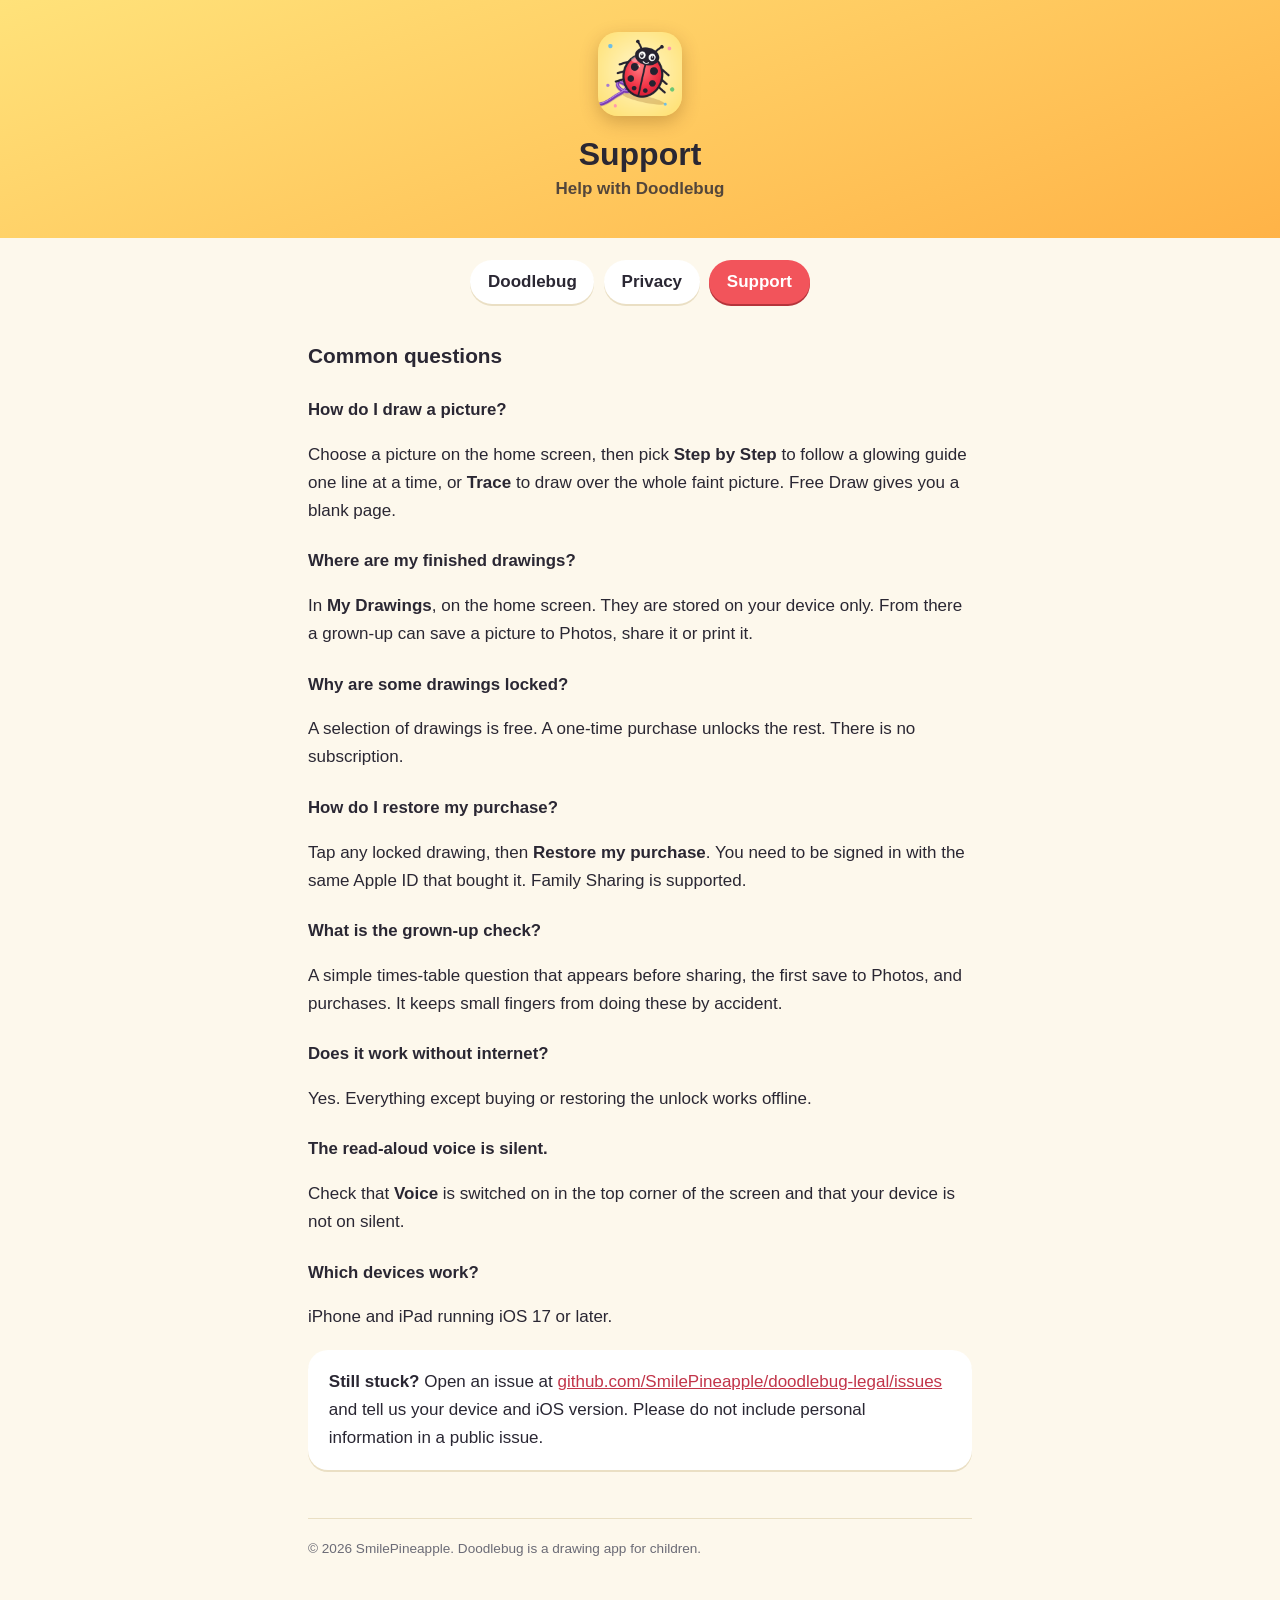
==== support.html @ 2aac012e "Doodlebug privacy policy and support pages" ====
<!doctype html>
<html lang="en-GB"><head><meta charset="utf-8"><meta name="viewport" content="width=device-width, initial-scale=1">
<title>Support · Doodlebug</title><link rel="icon" href="icon.png"><link rel="stylesheet" href="style.css"></head>
<body><header><img class="logo" src="icon.png" alt="Doodlebug app icon"><h1>Support</h1><p>Help with Doodlebug</p></header>
<div class="wrap"><nav><a href="./">Doodlebug</a><a href="privacy.html">Privacy</a><a href="support.html" class="on">Support</a></nav>

<h2>Common questions</h2>
<h3>How do I draw a picture?</h3><p>Choose a picture on the home screen, then pick <strong>Step by Step</strong> to follow a glowing guide one line at a time, or <strong>Trace</strong> to draw over the whole faint picture. Free Draw gives you a blank page.</p>
<h3>Where are my finished drawings?</h3><p>In <strong>My Drawings</strong>, on the home screen. They are stored on your device only. From there a grown-up can save a picture to Photos, share it or print it.</p>
<h3>Why are some drawings locked?</h3><p>A selection of drawings is free. A one-time purchase unlocks the rest. There is no subscription.</p>
<h3>How do I restore my purchase?</h3><p>Tap any locked drawing, then <strong>Restore my purchase</strong>. You need to be signed in with the same Apple ID that bought it. Family Sharing is supported.</p>
<h3>What is the grown-up check?</h3><p>A simple times-table question that appears before sharing, the first save to Photos, and purchases. It keeps small fingers from doing these by accident.</p>
<h3>Does it work without internet?</h3><p>Yes. Everything except buying or restoring the unlock works offline.</p>
<h3>The read-aloud voice is silent.</h3><p>Check that <strong>Voice</strong> is switched on in the top corner of the screen and that your device is not on silent.</p>
<h3>Which devices work?</h3><p>iPhone and iPad running iOS 17 or later.</p>
<div class="card"><strong>Still stuck?</strong> Open an issue at <a href="https://github.com/SmilePineapple/doodlebug-legal/issues">github.com/SmilePineapple/doodlebug-legal/issues</a> and tell us your device and iOS version. Please do not include personal information in a public issue.</div>
<p class="foot">© 2026 SmilePineapple. Doodlebug is a drawing app for children.</p></div></body></html>
---- style.css ----
:root{color-scheme:light dark}*{box-sizing:border-box}
body{margin:0;padding:0 0 4rem;font:17px/1.65 ui-rounded,"SF Pro Rounded",-apple-system,BlinkMacSystemFont,"Segoe UI",Roboto,sans-serif;color:#2a2733;background:#fdf8ec;-webkit-text-size-adjust:100%}
header{background:linear-gradient(160deg,#ffe27a,#ffb347);padding:2rem 1.25rem 2.2rem;text-align:center}
header .logo{width:84px;height:84px;border-radius:20px;box-shadow:0 6px 18px rgba(80,40,0,.25)}
header h1{margin:.7rem 0 .1rem;font-size:2rem;line-height:1.15}header p{margin:0;font-weight:600;opacity:.8}
.wrap{max-width:44rem;margin:0 auto;padding:0 1.25rem}
nav{display:flex;gap:.6rem;justify-content:center;flex-wrap:wrap;margin:1.4rem 0 .4rem}
nav a{background:#fff;color:#2a2733;text-decoration:none;font-weight:700;padding:.5rem 1.1rem;border-radius:99px;box-shadow:0 2px 0 #eadfc4}
nav a.on{background:#f2545b;color:#fff;box-shadow:0 2px 0 #b5343b}
h2{font-size:1.3rem;margin:2.2rem 0 .5rem}h3{font-size:1.05rem;margin:1.4rem 0 .3rem}
a{color:#c2354a}ul{padding-left:1.35rem}li{margin:.35rem 0}
.card{background:#fff;border-radius:20px;padding:1.1rem 1.3rem;margin:1.2rem 0;box-shadow:0 2px 0 #eadfc4}
.foot{margin-top:3rem;padding-top:1.2rem;border-top:1px solid #eadfc4;font-size:.85rem;color:#6b6b76}
@media(prefers-color-scheme:dark){body{color:#ecebf2;background:#17151d}nav a{background:#26232f;color:#ecebf2;box-shadow:0 2px 0 #0e0c12}nav a.on{background:#f2545b;color:#fff}.card{background:#221f2a;box-shadow:none}a{color:#ff8fa0}.foot{border-color:#2f2b39;color:#9a97a8}}
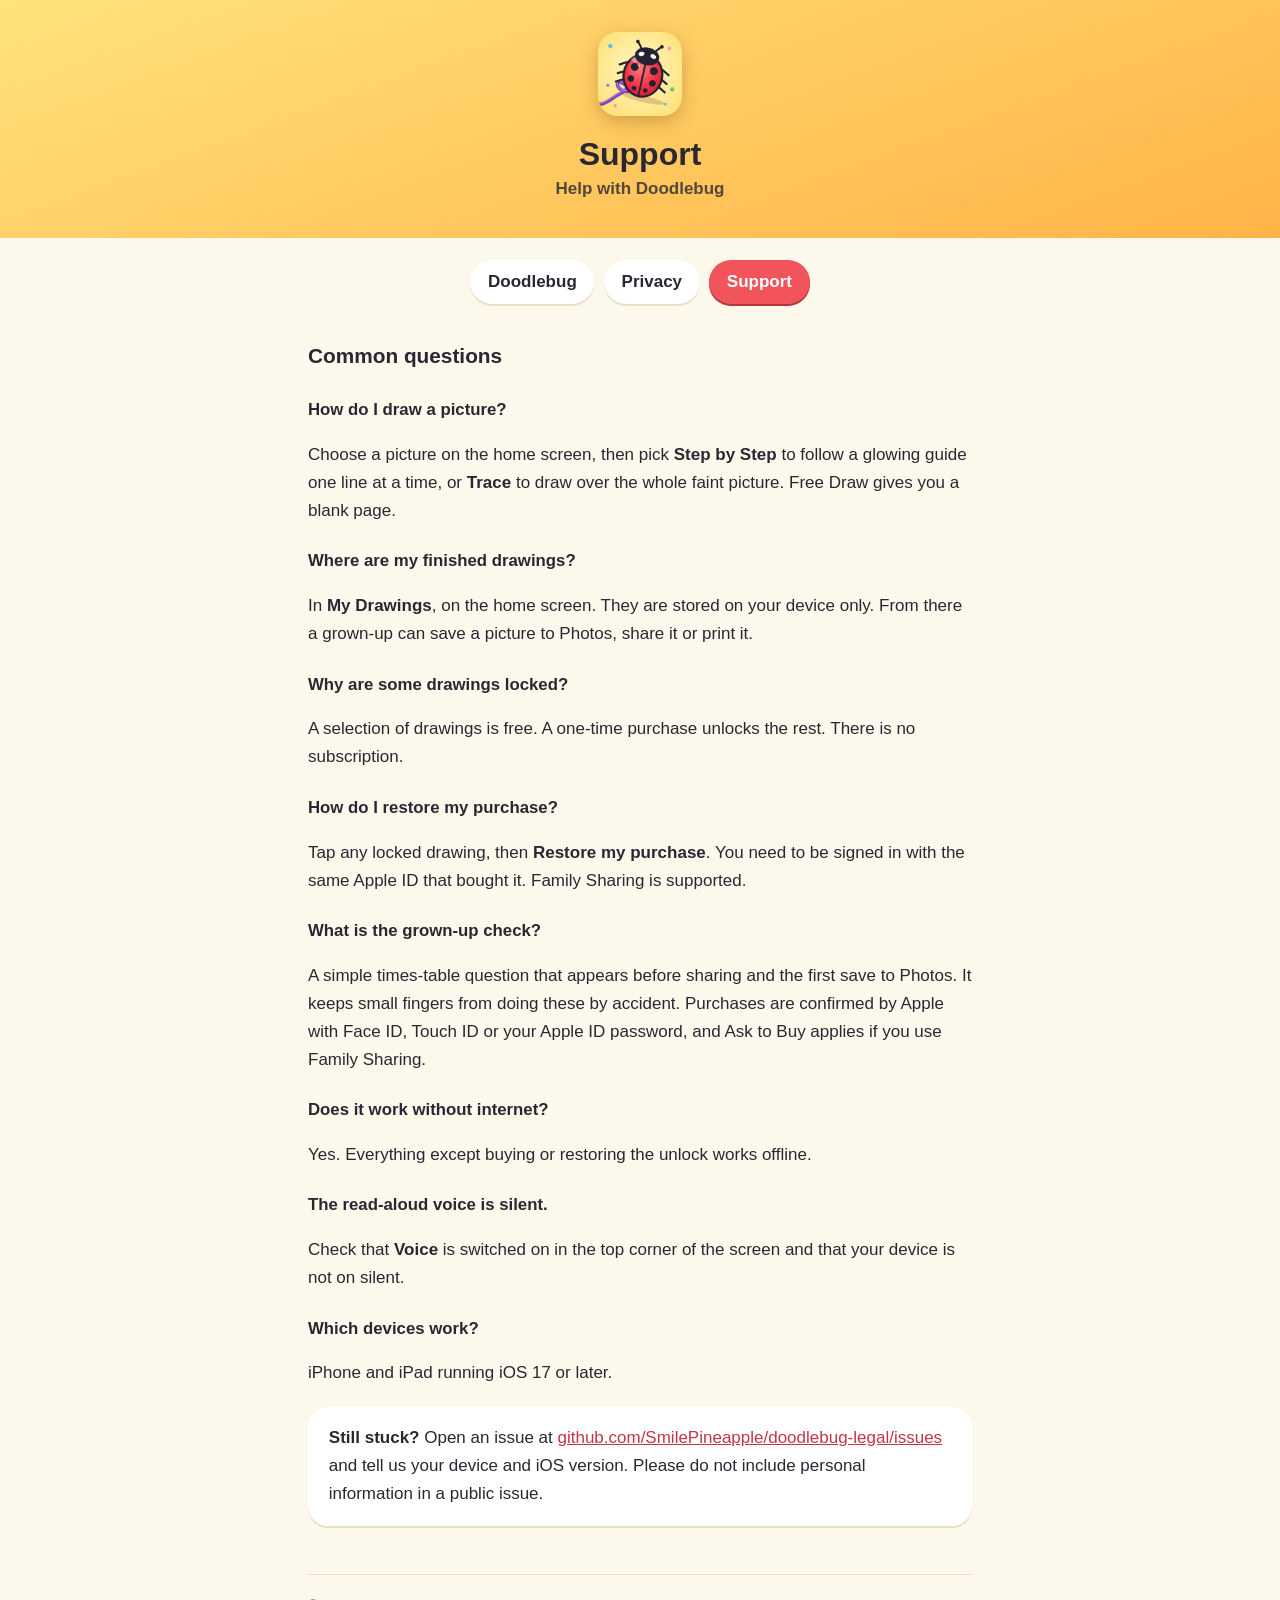
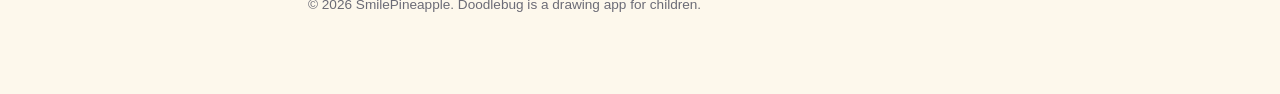
==== commit 59bd1be5: "Purchases no longer behind the grown-up check" ====
--- a/support.html
+++ b/support.html
@@ -9,7 +9,7 @@
 <h3>Where are my finished drawings?</h3><p>In <strong>My Drawings</strong>, on the home screen. They are stored on your device only. From there a grown-up can save a picture to Photos, share it or print it.</p>
 <h3>Why are some drawings locked?</h3><p>A selection of drawings is free. A one-time purchase unlocks the rest. There is no subscription.</p>
 <h3>How do I restore my purchase?</h3><p>Tap any locked drawing, then <strong>Restore my purchase</strong>. You need to be signed in with the same Apple ID that bought it. Family Sharing is supported.</p>
-<h3>What is the grown-up check?</h3><p>A simple times-table question that appears before sharing, the first save to Photos, and purchases. It keeps small fingers from doing these by accident.</p>
+<h3>What is the grown-up check?</h3><p>A simple times-table question that appears before sharing and the first save to Photos. It keeps small fingers from doing these by accident. Purchases are confirmed by Apple with Face ID, Touch ID or your Apple ID password, and Ask to Buy applies if you use Family Sharing.</p>
 <h3>Does it work without internet?</h3><p>Yes. Everything except buying or restoring the unlock works offline.</p>
 <h3>The read-aloud voice is silent.</h3><p>Check that <strong>Voice</strong> is switched on in the top corner of the screen and that your device is not on silent.</p>
 <h3>Which devices work?</h3><p>iPhone and iPad running iOS 17 or later.</p>
